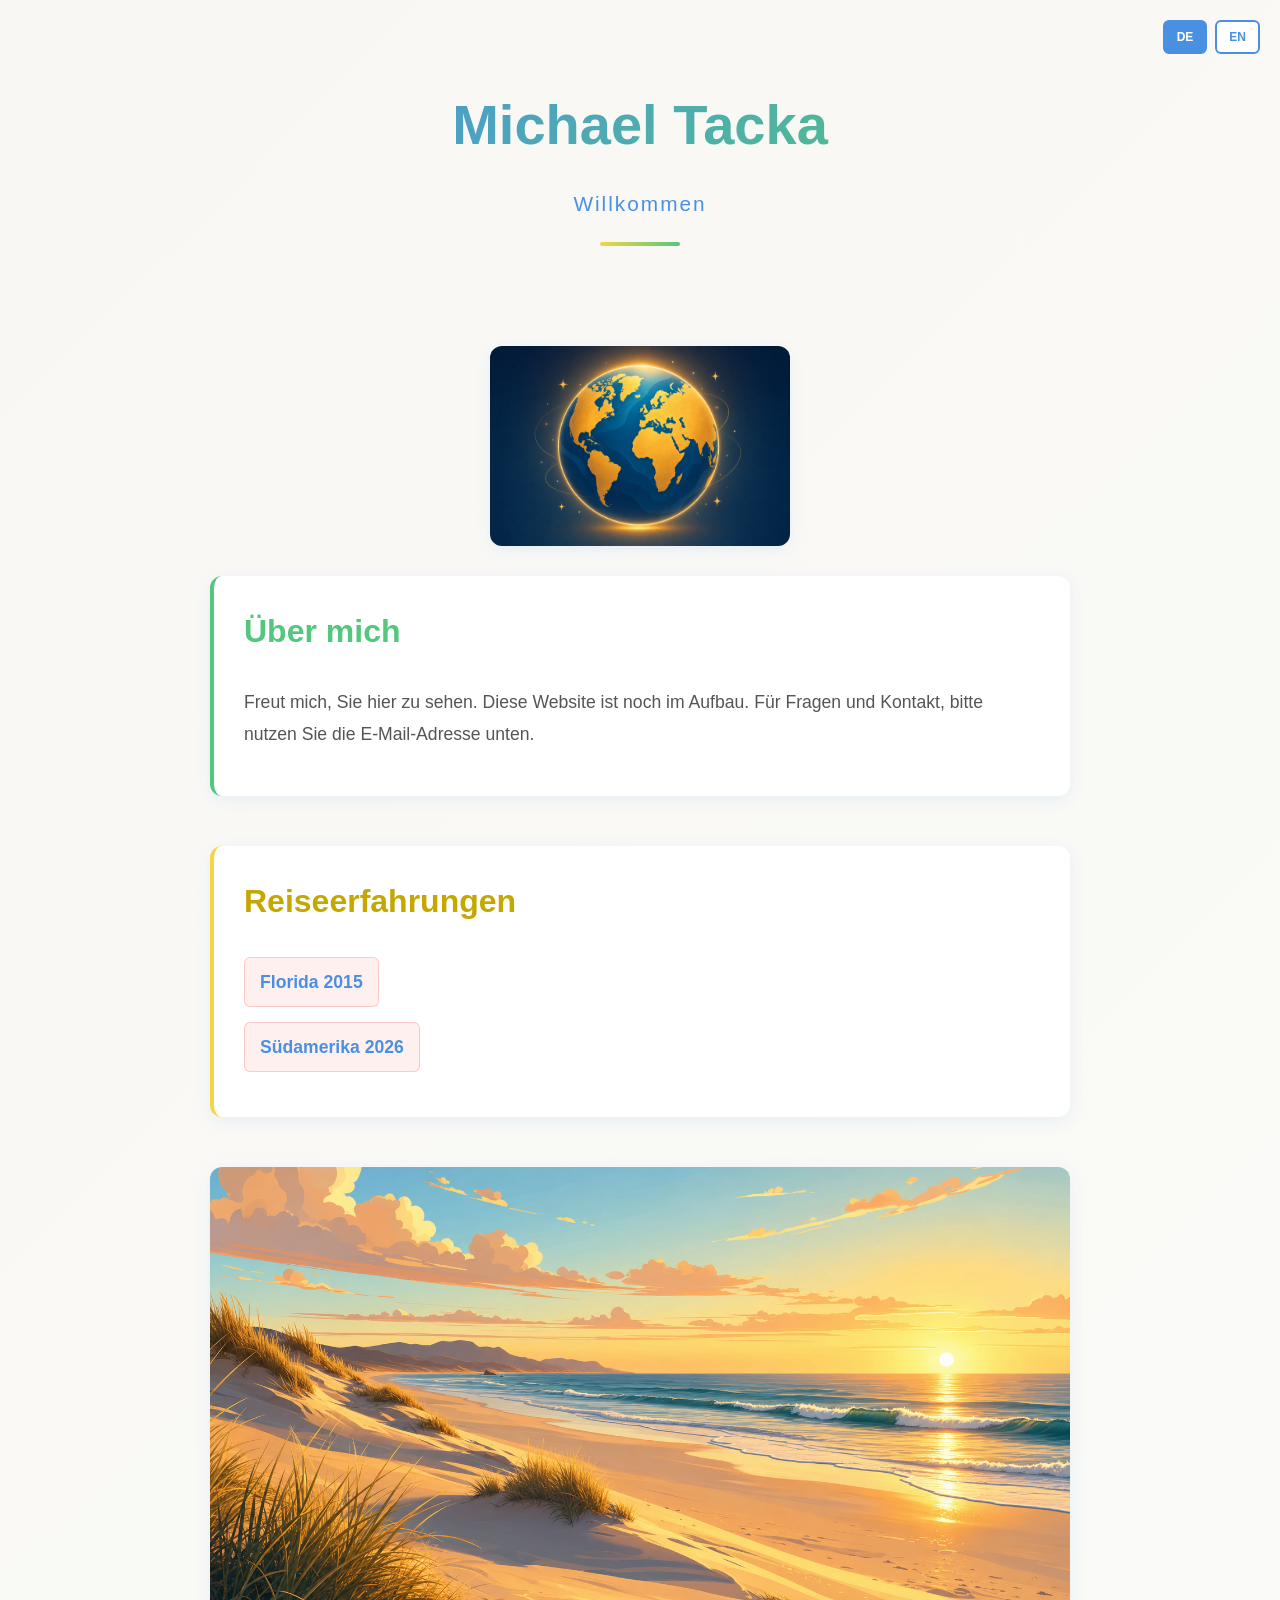
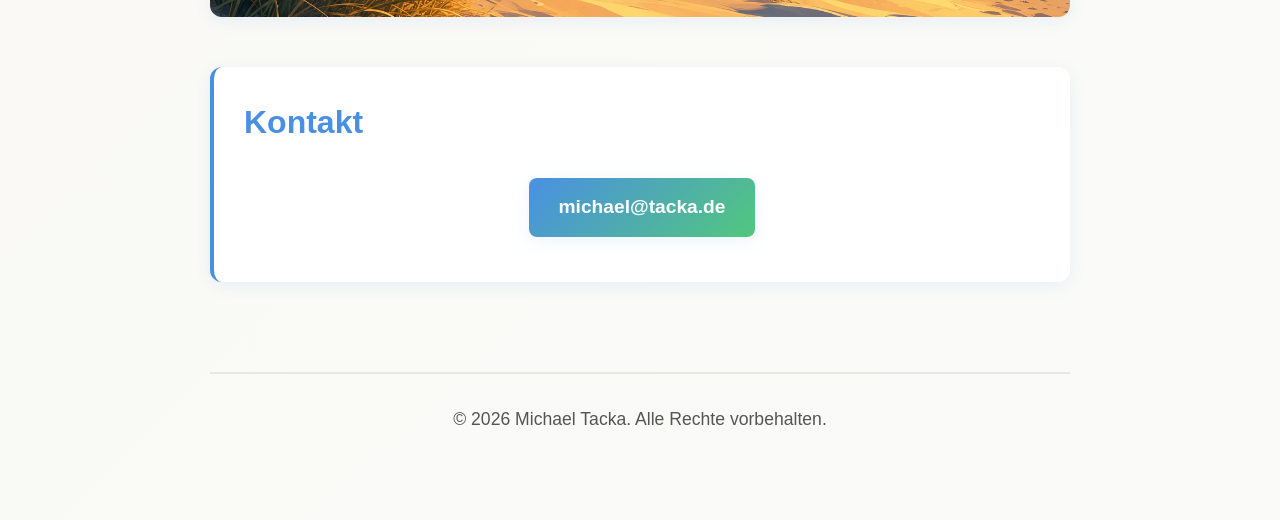
==== index.html @ 6d87ce2f "[WebUI] Füge Reiseerfahrungen Sektion und Berichte hinzu" ====
<!DOCTYPE html>
<html lang="de">
<head>
    <meta charset="UTF-8">
    <meta name="viewport" content="width=device-width, initial-scale=1.0">
    <title>Michael Tacka</title>
    <link rel="stylesheet" href="style.css">
</head>
<body>
    <div class="language-switcher">
        <button class="lang-btn active" data-lang="de">DE</button>
        <button class="lang-btn" data-lang="en">EN</button>
    </div>

    <div class="container">
        <header>
            <div class="header-content">
                <h1 data-i18n="name">Michael Tacka</h1>
                <p class="tagline" data-i18n="tagline">Willkommen</p>
            </div>
        </header>

        <main>
            <section class="gallery gallery-top">
                <div class="gallery-item">
                    <img src="globe.png" alt="World globe" class="gallery-img gallery-small">
                </div>
            </section>

            <section class="about">
                <h2 data-i18n="about-title">Über mich</h2>
                <p data-i18n="about-text">Freut mich, Sie hier zu sehen. Diese Website ist noch im Aufbau. Für Fragen und Kontakt nutzen Sie bitte die E-Mail-Adresse unten.</p>
            </section>

            <section class="travel">
                <h2 data-i18n="travel-title">Reiseerfahrungen</h2>
                <ul>
                    <li><a href="2015_florida_reiseverlauf.html">Florida 2015</a></li>
                    <li><a href="2026_Suedamerika_Reisebericht.html">Südamerika 2026</a></li>
                </ul>
            </section>

            <section class="gallery gallery-bottom">
                <div class="gallery-item">
                    <img src="beach.png" alt="Sunny beach sunset" class="gallery-img gallery-large">
                </div>
            </section>

            <section class="contact">
                <h2 data-i18n="contact-title">Kontakt</h2>
                <p>
                    <a href="mailto:michael@tacka.de" class="email-link">
                        michael@tacka.de
                    </a>
                </p>
            </section>
        </main>

        <footer>
            <p data-i18n="footer">&copy; 2026 Michael Tacka. Alle Rechte vorbehalten.</p>
        </footer>
    </div>

    <script src="script.js"></script>
</body>
</html>
---- style.css ----
* {
    margin: 0;
    padding: 0;
    box-sizing: border-box;
}

:root {
    --primary-blue: #4A90E2;
    --accent-yellow: #F5D547;
    --accent-green: #52C77D;
    --light-bg: #F9F7F4;
    --dark-text: #2C3E50;
    --white: #FFFFFF;
    --shadow: 0 4px 15px rgba(74, 144, 226, 0.1);
}

body {
    font-family: 'Segoe UI', Tahoma, Geneva, Verdana, sans-serif;
    line-height: 1.6;
    color: var(--dark-text);
    background: linear-gradient(135deg, var(--light-bg) 0%, #FAFBF8 100%);
    min-height: 100vh;
    position: relative;
}

/* Language Switcher */
.language-switcher {
    position: fixed;
    top: 20px;
    right: 20px;
    display: flex;
    gap: 8px;
    z-index: 1000;
}

.lang-btn {
    padding: 8px 12px;
    border: 2px solid var(--primary-blue);
    background: var(--white);
    color: var(--primary-blue);
    border-radius: 6px;
    cursor: pointer;
    font-weight: 600;
    font-size: 12px;
    transition: all 0.3s ease;
}

.lang-btn:hover {
    background: var(--primary-blue);
    color: var(--white);
}

.lang-btn.active {
    background: var(--primary-blue);
    color: var(--white);
}

/* Container */
.container {
    max-width: 900px;
    margin: 0 auto;
    padding: 40px 20px;
    display: flex;
    flex-direction: column;
    min-height: 100vh;
}

/* Header */
header {
    text-align: center;
    margin-bottom: 60px;
    padding: 40px 0;
    position: relative;
}

.header-content h1 {
    font-size: 3.5rem;
    margin-bottom: 15px;
    background: linear-gradient(135deg, var(--primary-blue), var(--accent-green));
    -webkit-background-clip: text;
    -webkit-text-fill-color: transparent;
    background-clip: text;
    font-weight: 700;
}

.tagline {
    font-size: 1.3rem;
    color: var(--primary-blue);
    font-weight: 300;
    letter-spacing: 2px;
}

/* Accent line under header */
header::after {
    content: '';
    display: block;
    width: 80px;
    height: 4px;
    background: linear-gradient(90deg, var(--accent-yellow), var(--accent-green));
    margin: 20px auto 0;
    border-radius: 2px;
}

/* Main Content */
main {
    flex: 1;
}

/* Gallery Section */
.gallery {
    padding: 0;
    background: transparent;
    box-shadow: none;
    border-left: none;
}

.gallery-top {
    margin-bottom: 30px;
}

.gallery-bottom {
    margin-bottom: 50px;
    margin-top: 30px;
}

.gallery-item {
    border-radius: 12px;
    overflow: hidden;
    box-shadow: var(--shadow);
    transition: transform 0.3s ease, box-shadow 0.3s ease;
}

.gallery-item:hover {
    transform: translateY(-5px);
    box-shadow: 0 12px 28px rgba(74, 144, 226, 0.15);
}

.gallery-img {
    width: 100%;
    object-fit: cover;
    display: block;
}

.gallery-top .gallery-img {
    object-fit: contain;
    background: transparent;
}

.gallery-top .gallery-item {
    max-width: 300px;
    margin: 0 auto;
}

.gallery-small {
    height: auto;
    width: 100%;
}

.gallery-large {
    height: 50vh;
}

@media (max-width: 768px) {
    .gallery-small {
        height: 200px;
    }
    
    .gallery-large {
        height: 350px;
    }
}

section {
    margin-bottom: 50px;
    padding: 30px;
    background: var(--white);
    border-radius: 12px;
    box-shadow: var(--shadow);
    border-left: 4px solid var(--primary-blue);
}

section:nth-child(2) {
    border-left-color: var(--accent-green);
}

section:nth-child(3) {
    border-left-color: var(--accent-yellow);
}

section:nth-child(4) {
    border-left-color: #FF6B6B;
}

h2 {
    font-size: 2rem;
    color: var(--primary-blue);
    margin-bottom: 20px;
    position: relative;
    padding-bottom: 10px;
}

section:nth-child(2) h2 {
    color: var(--accent-green);
}

section:nth-child(3) h2 {
    color: var(--accent-yellow);
    color: #C4A800;
}

section:nth-child(4) h2 {
    color: #FF6B6B;
}

p {
    font-size: 1.1rem;
    line-height: 1.8;
    color: #555;
    margin-bottom: 15px;
}

/* Contact Section */
.contact p {
    text-align: center;
    font-size: 1.2rem;
}

.email-link {
    display: inline-block;
    color: var(--white);
    background: linear-gradient(135deg, var(--primary-blue), var(--accent-green));
    padding: 12px 30px;
    border-radius: 8px;
    text-decoration: none;
    font-weight: 600;
    transition: all 0.3s ease;
    box-shadow: var(--shadow);
}

.email-link:hover {
    transform: translateY(-3px);
    box-shadow: 0 8px 20px rgba(74, 144, 226, 0.2);
}

/* Travel Section */
.travel {
    border-left-color: #FF6B6B;
}

.travel h2 {
    color: #FF6B6B;
}

.travel ul {
    list-style: none;
    padding-left: 0;
}

.travel li {
    margin-bottom: 15px;
    font-size: 1.1rem;
}

.travel a {
    color: var(--primary-blue);
    text-decoration: none;
    font-weight: 600;
    padding: 10px 15px;
    border-radius: 6px;
    transition: all 0.3s ease;
    display: inline-block;
    background: rgba(255, 107, 107, 0.1);
    border: 1px solid rgba(255, 107, 107, 0.3);
}

.travel a:hover {
    background: rgba(255, 107, 107, 0.2);
    transform: translateY(-2px);
    box-shadow: 0 4px 12px rgba(255, 107, 107, 0.2);
}

/* Footer */
footer {
    text-align: center;
    padding: 30px 0;
    border-top: 2px solid #E8E6E1;
    margin-top: 40px;
    color: #999;
    font-size: 0.95rem;
}

/* Responsive */
@media (max-width: 768px) {
    .header-content h1 {
        font-size: 2.5rem;
    }

    .tagline {
        font-size: 1.1rem;
    }

    section {
        padding: 20px;
    }

    h2 {
        font-size: 1.5rem;
    }

    .language-switcher {
        top: 10px;
        right: 10px;
    }
}

/* Animation */
@keyframes fadeIn {
    from {
        opacity: 0;
        transform: translateY(10px);
    }
    to {
        opacity: 1;
        transform: translateY(0);
    }
}

section, header {
    animation: fadeIn 0.6s ease forwards;
}

section:nth-child(2) {
    animation-delay: 0.1s;
}

section:nth-child(3) {
    animation-delay: 0.2s;
}
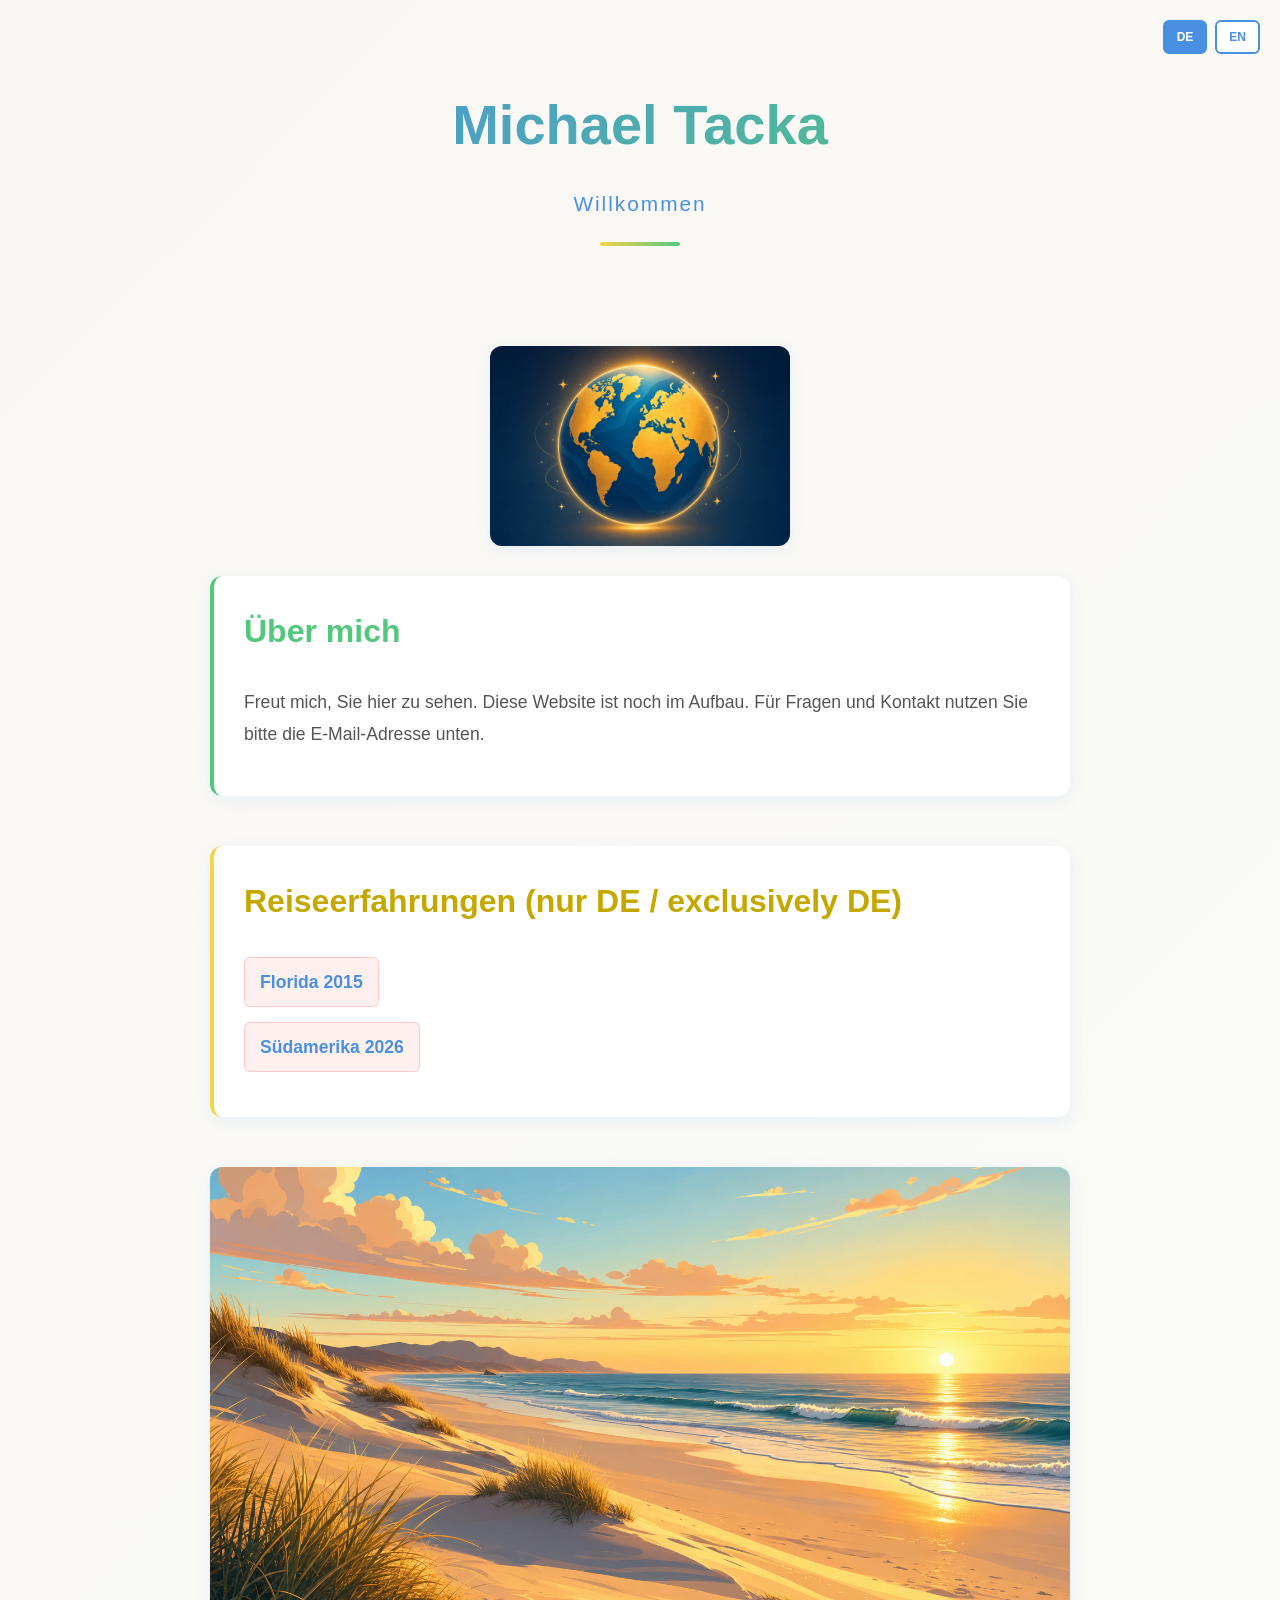
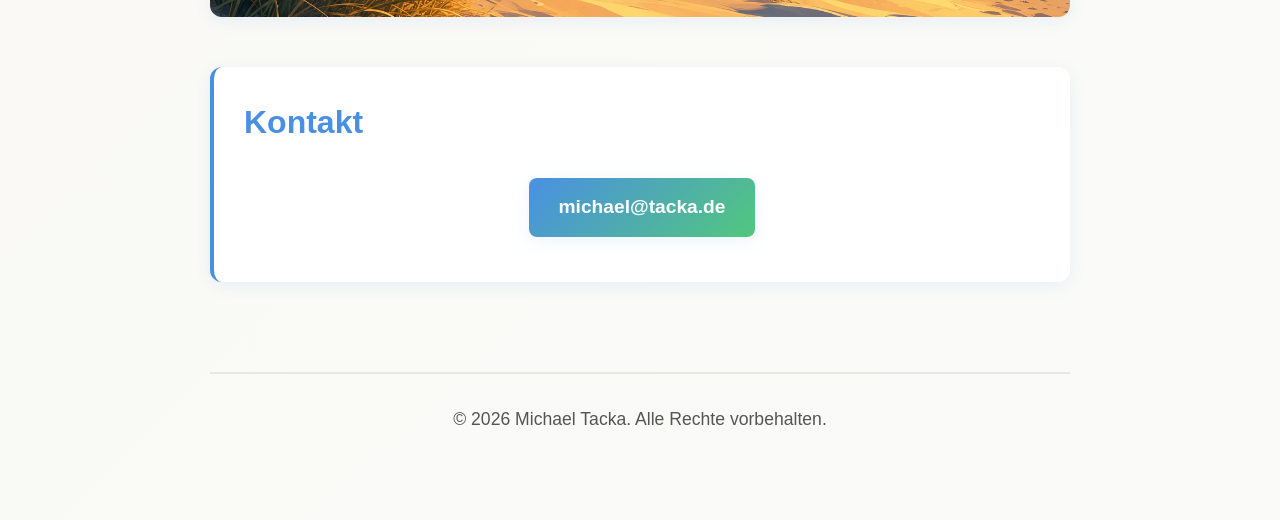
==== commit dfe1d7cb: "[WebUI] Manuelle Updates an index.html und Südamerika-Bericht" ====
--- a/index.html
+++ b/index.html
@@ -33,7 +33,7 @@
             </section>
 
             <section class="travel">
-                <h2 data-i18n="travel-title">Reiseerfahrungen</h2>
+                <h2 data-i18n="travel-title">Reiseerfahrungen (nur DE / exclusively DE)</h2>
                 <ul>
                     <li><a href="2015_florida_reiseverlauf.html">Florida 2015</a></li>
                     <li><a href="2026_Suedamerika_Reisebericht.html">Südamerika 2026</a></li>
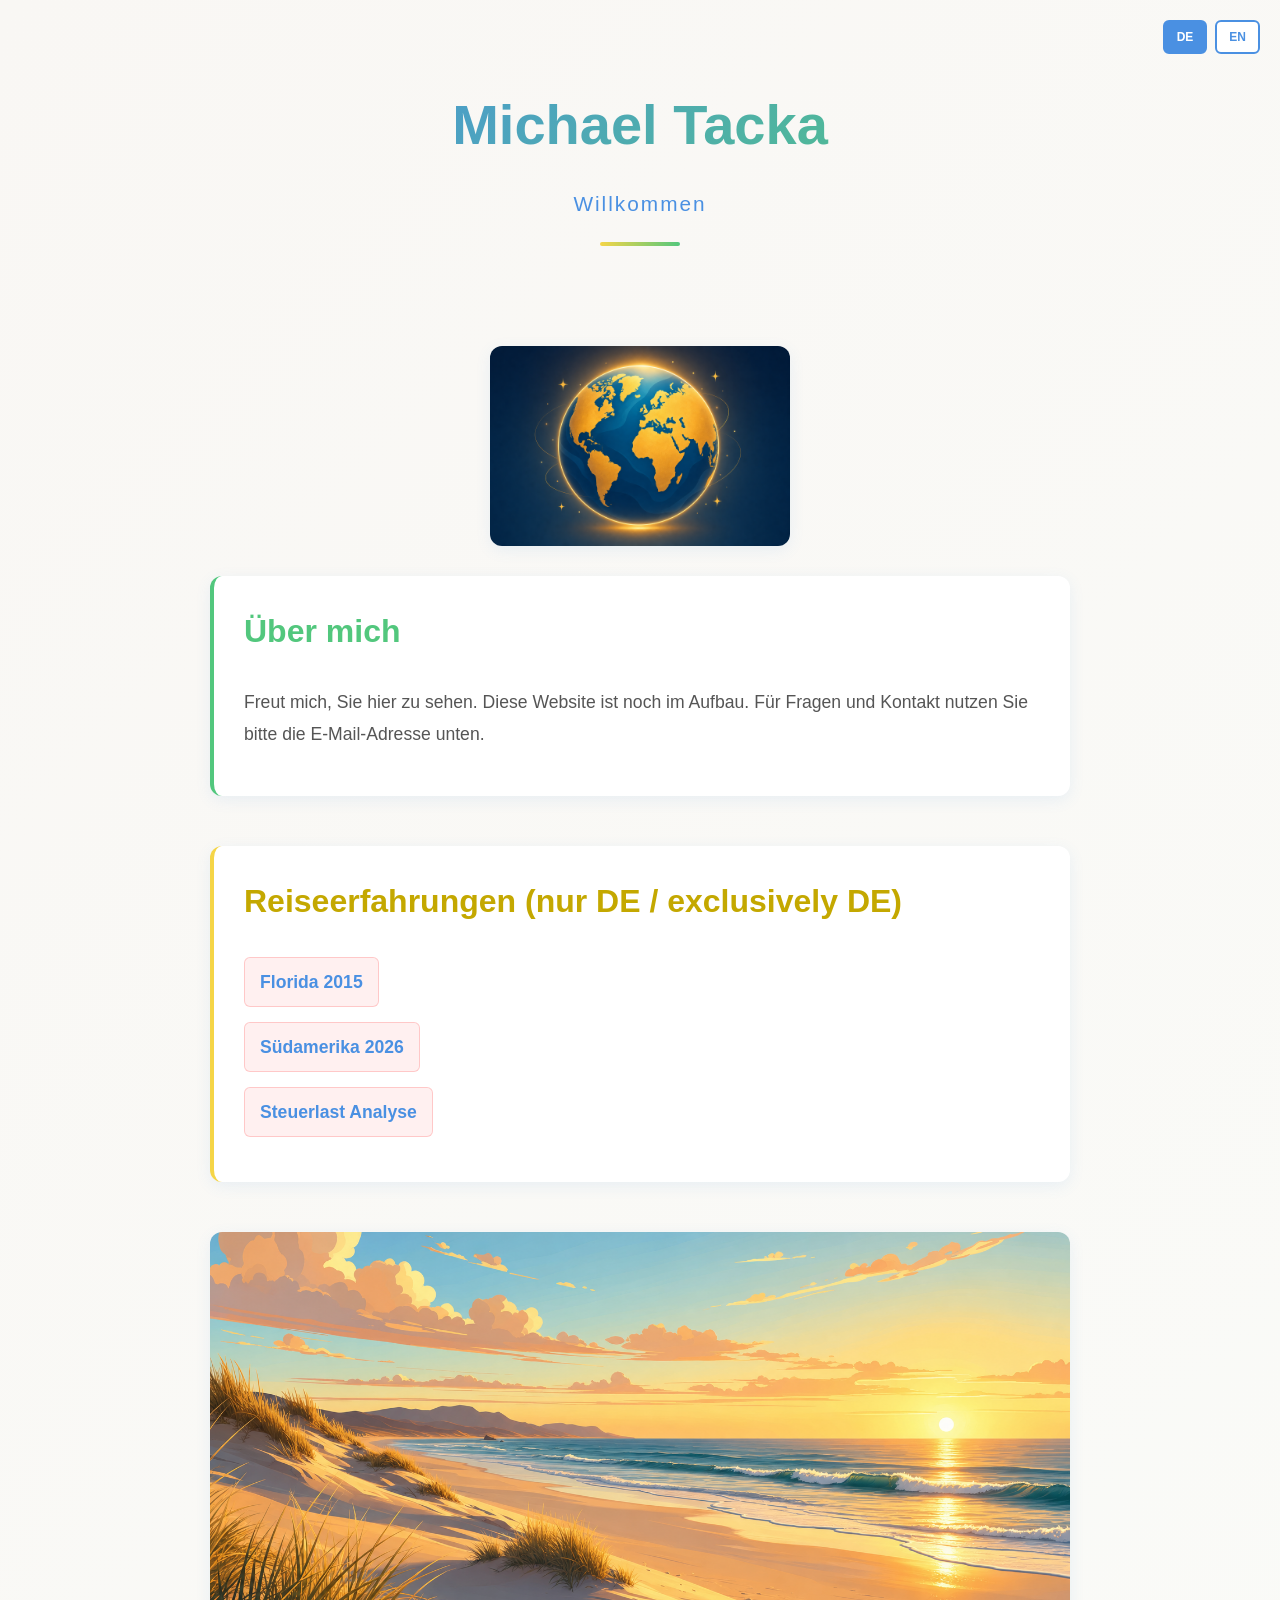
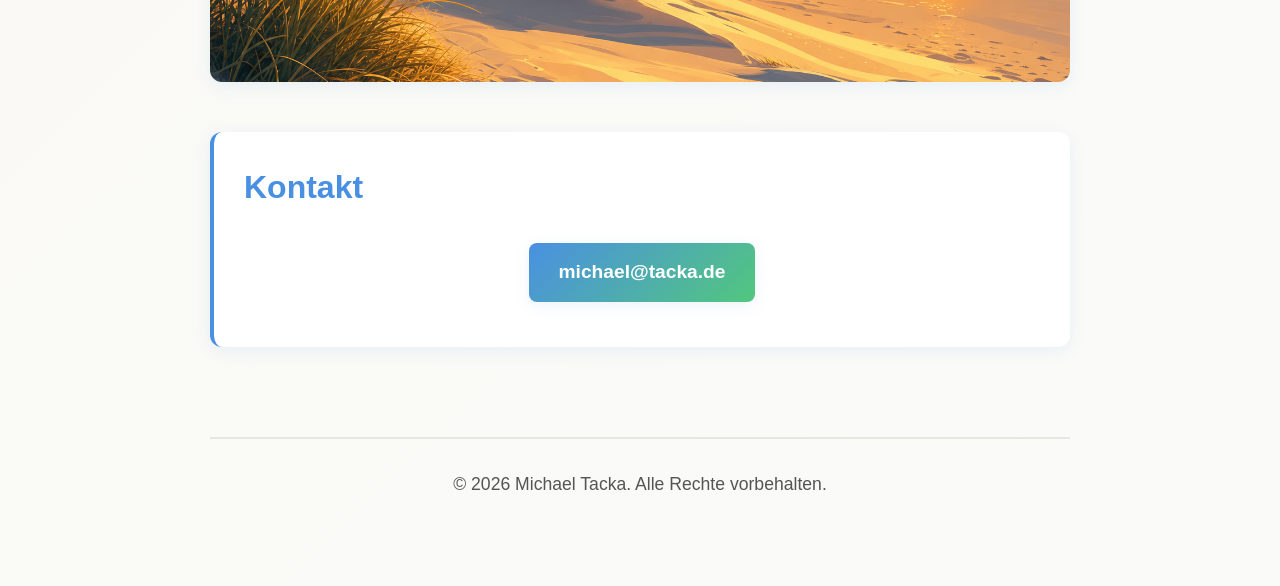
==== commit b1d4d062: "Add Steuerlast Analyse page and link to index" ====
--- a/index.html
+++ b/index.html
@@ -37,6 +37,7 @@
                 <ul>
                     <li><a href="2015_florida_reiseverlauf.html">Florida 2015</a></li>
                     <li><a href="2026_Suedamerika_Reisebericht.html">Südamerika 2026</a></li>
+                    <li><a href="steuerlast.html">Steuerlast Analyse</a></li>
                 </ul>
             </section>
 
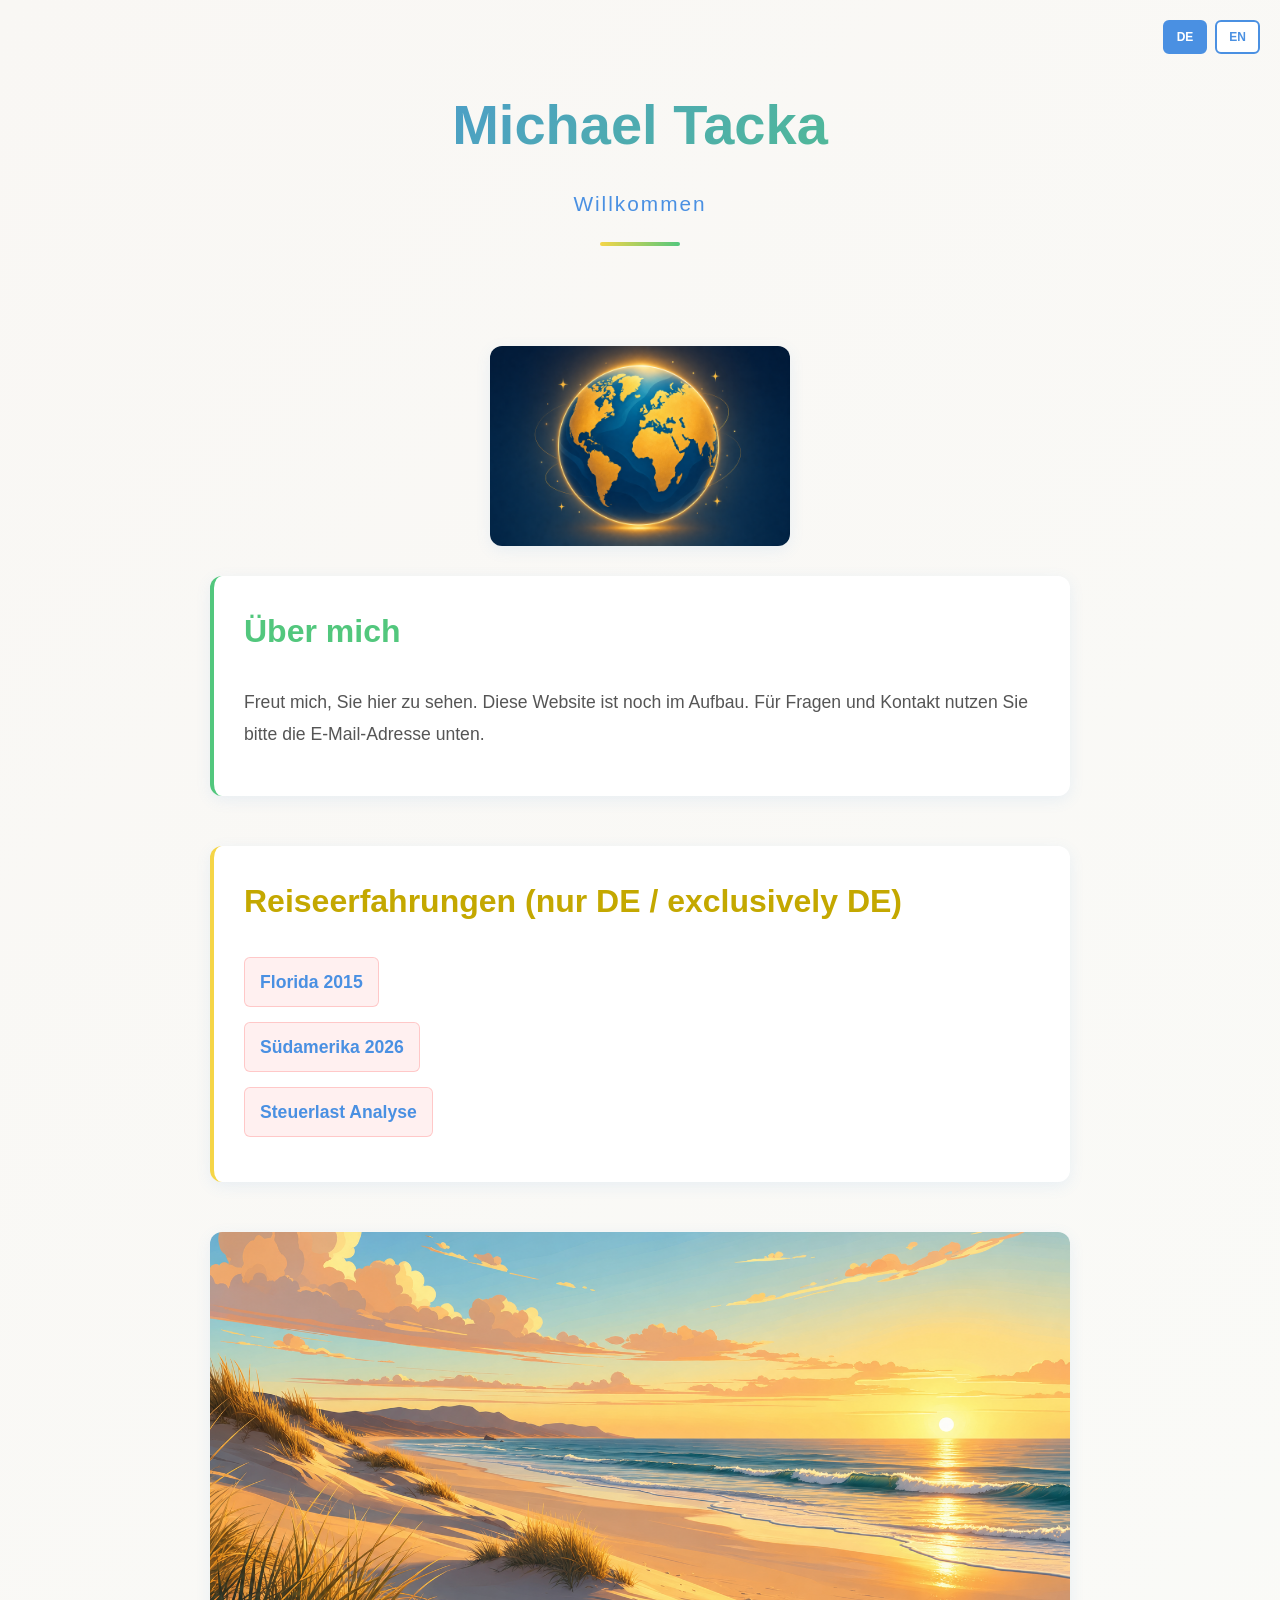
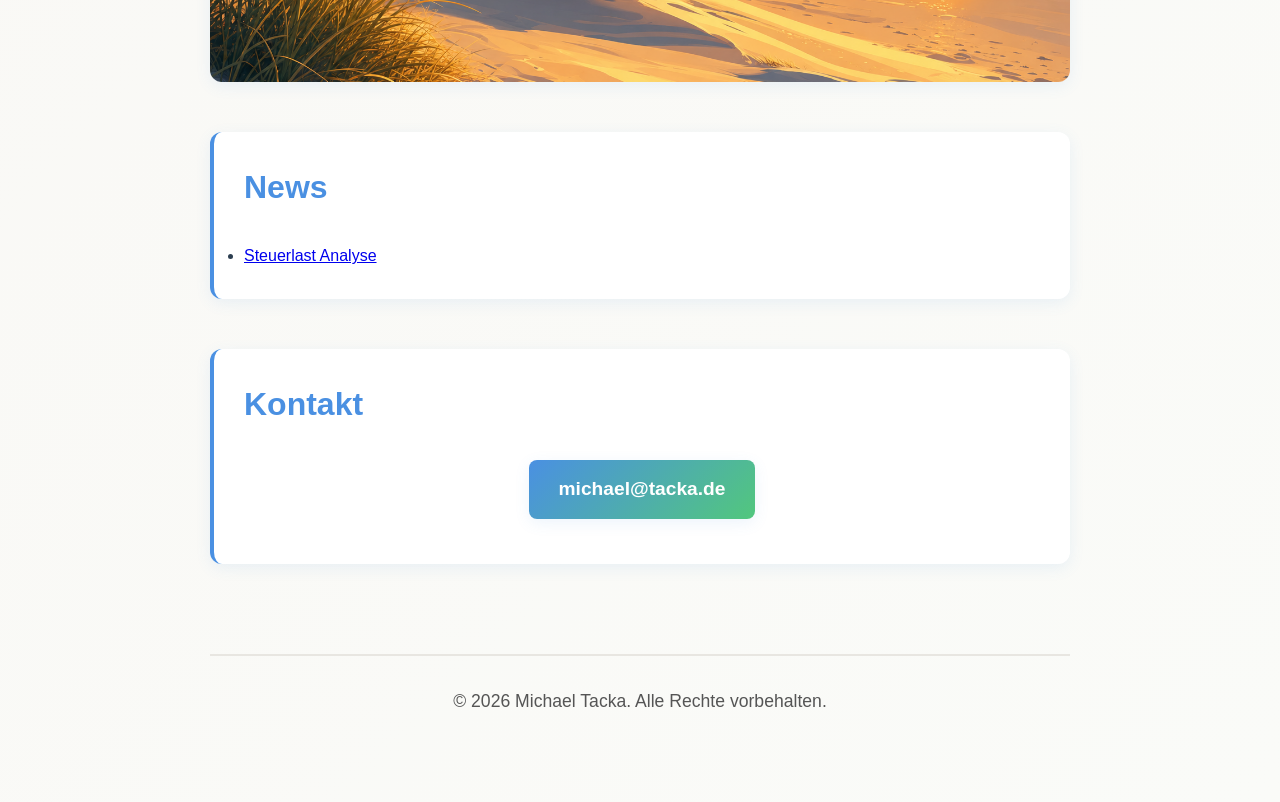
==== commit 03c407e5: "News section: rename 'Steuerlast' to 'News', move position, delete image, add heading" ====
--- a/index.html
+++ b/index.html
@@ -47,6 +47,13 @@
                 </div>
             </section>
 
+            <section class="news">
+                <h2 data-i18n="news-title">News</h2>
+                <ul>
+                    <li><a href="news.html">Steuerlast Analyse</a></li>
+                </ul>
+            </section>
+
             <section class="contact">
                 <h2 data-i18n="contact-title">Kontakt</h2>
                 <p>
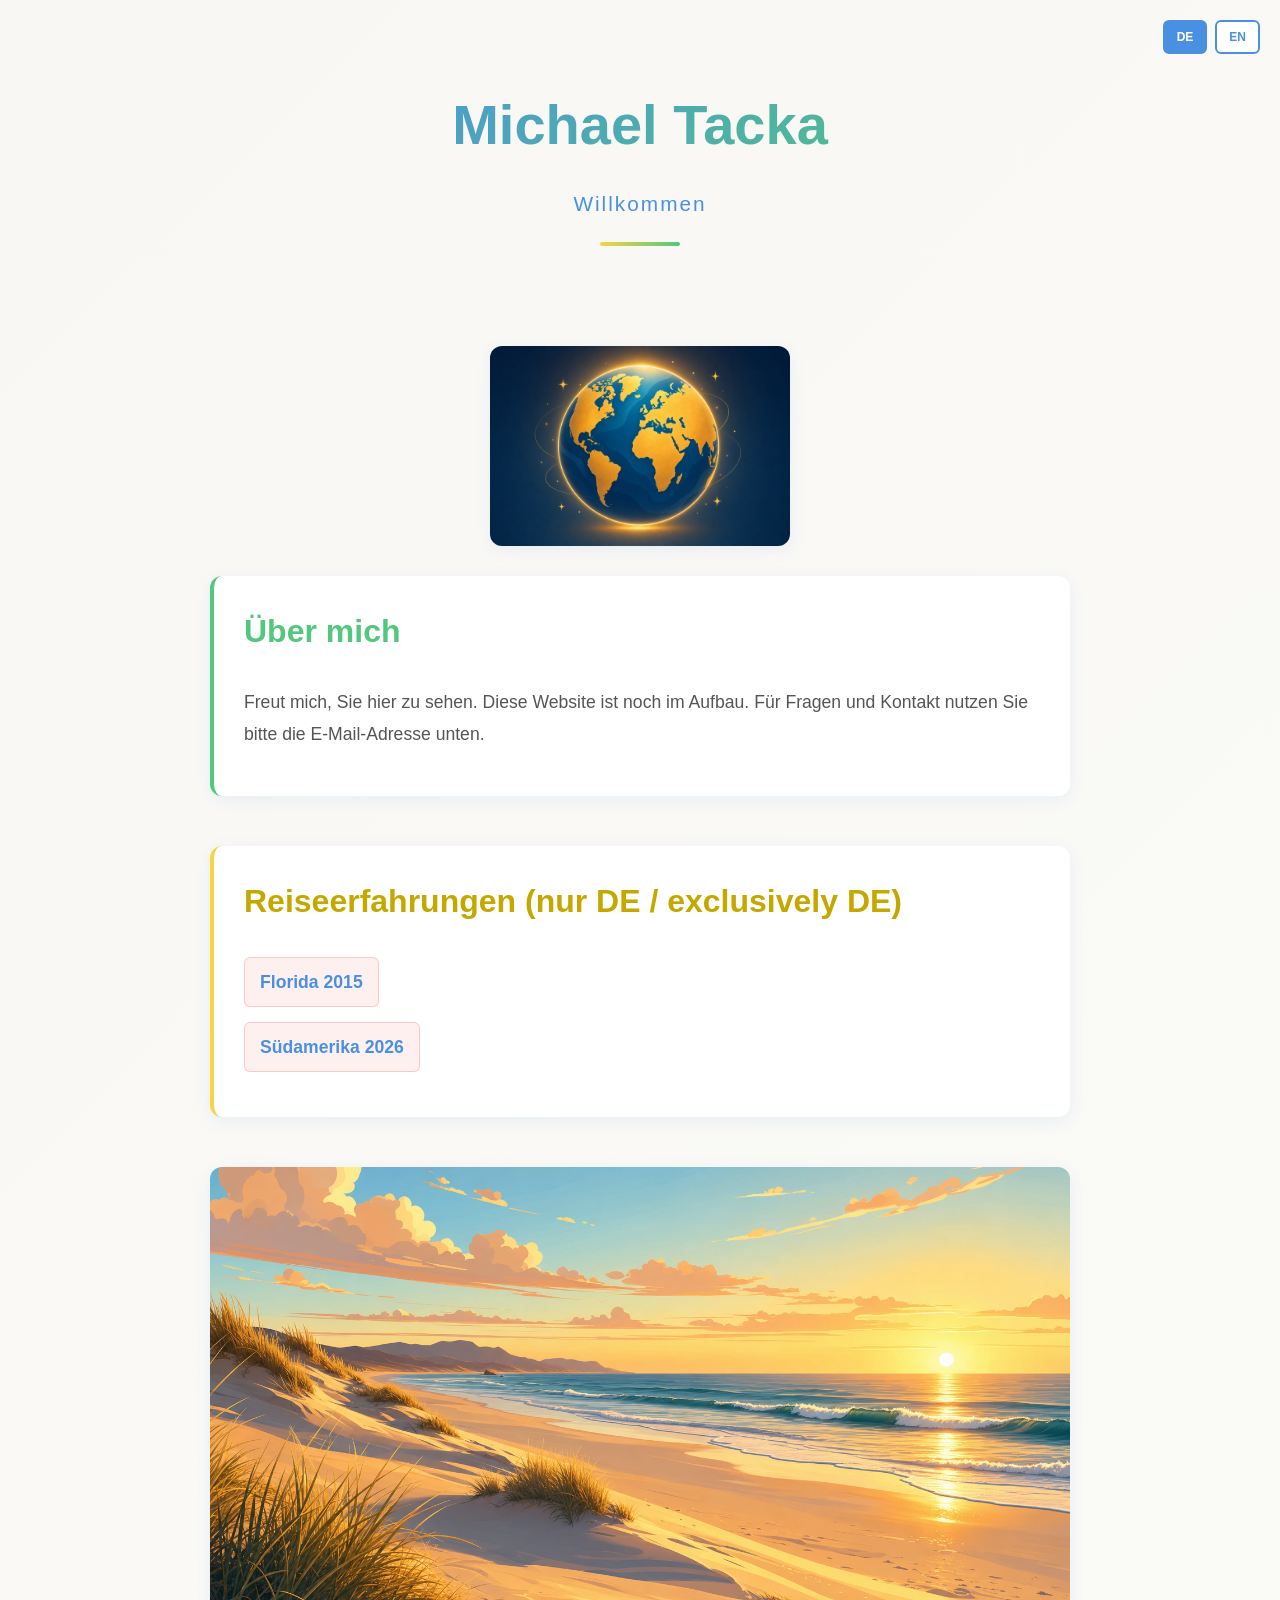
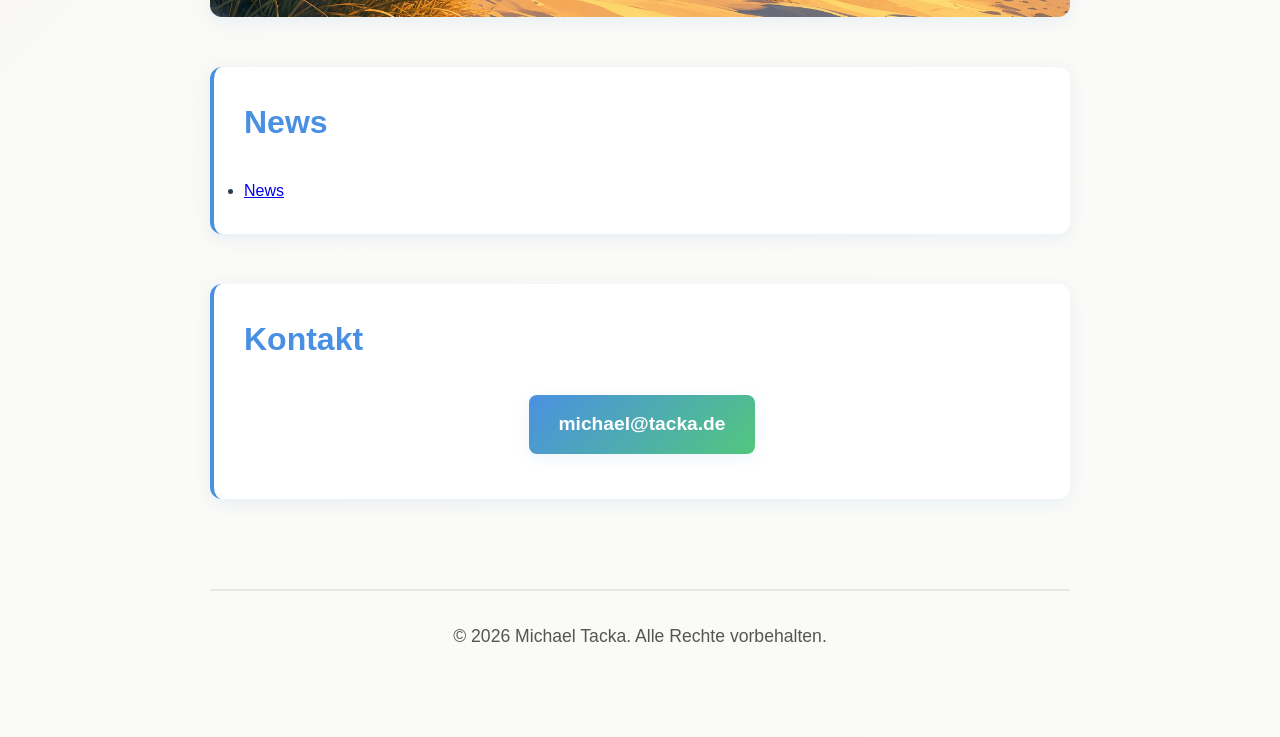
==== commit dbeb057d: "Fehlerkorrekturen an der Website" ====
--- a/index.html
+++ b/index.html
@@ -36,8 +36,7 @@
                 <h2 data-i18n="travel-title">Reiseerfahrungen (nur DE / exclusively DE)</h2>
                 <ul>
                     <li><a href="2015_florida_reiseverlauf.html">Florida 2015</a></li>
-                    <li><a href="2026_Suedamerika_Reisebericht.html">Südamerika 2026</a></li>
-                    <li><a href="steuerlast.html">Steuerlast Analyse</a></li>
+                    <li><a href="2026_Suedamerika_Reisebericht.html">Südamerika 2026</a></li>                    
                 </ul>
             </section>
 
@@ -50,7 +49,7 @@
             <section class="news">
                 <h2 data-i18n="news-title">News</h2>
                 <ul>
-                    <li><a href="news.html">Steuerlast Analyse</a></li>
+                    <li><a href="news.html">News</a></li>
                 </ul>
             </section>
 
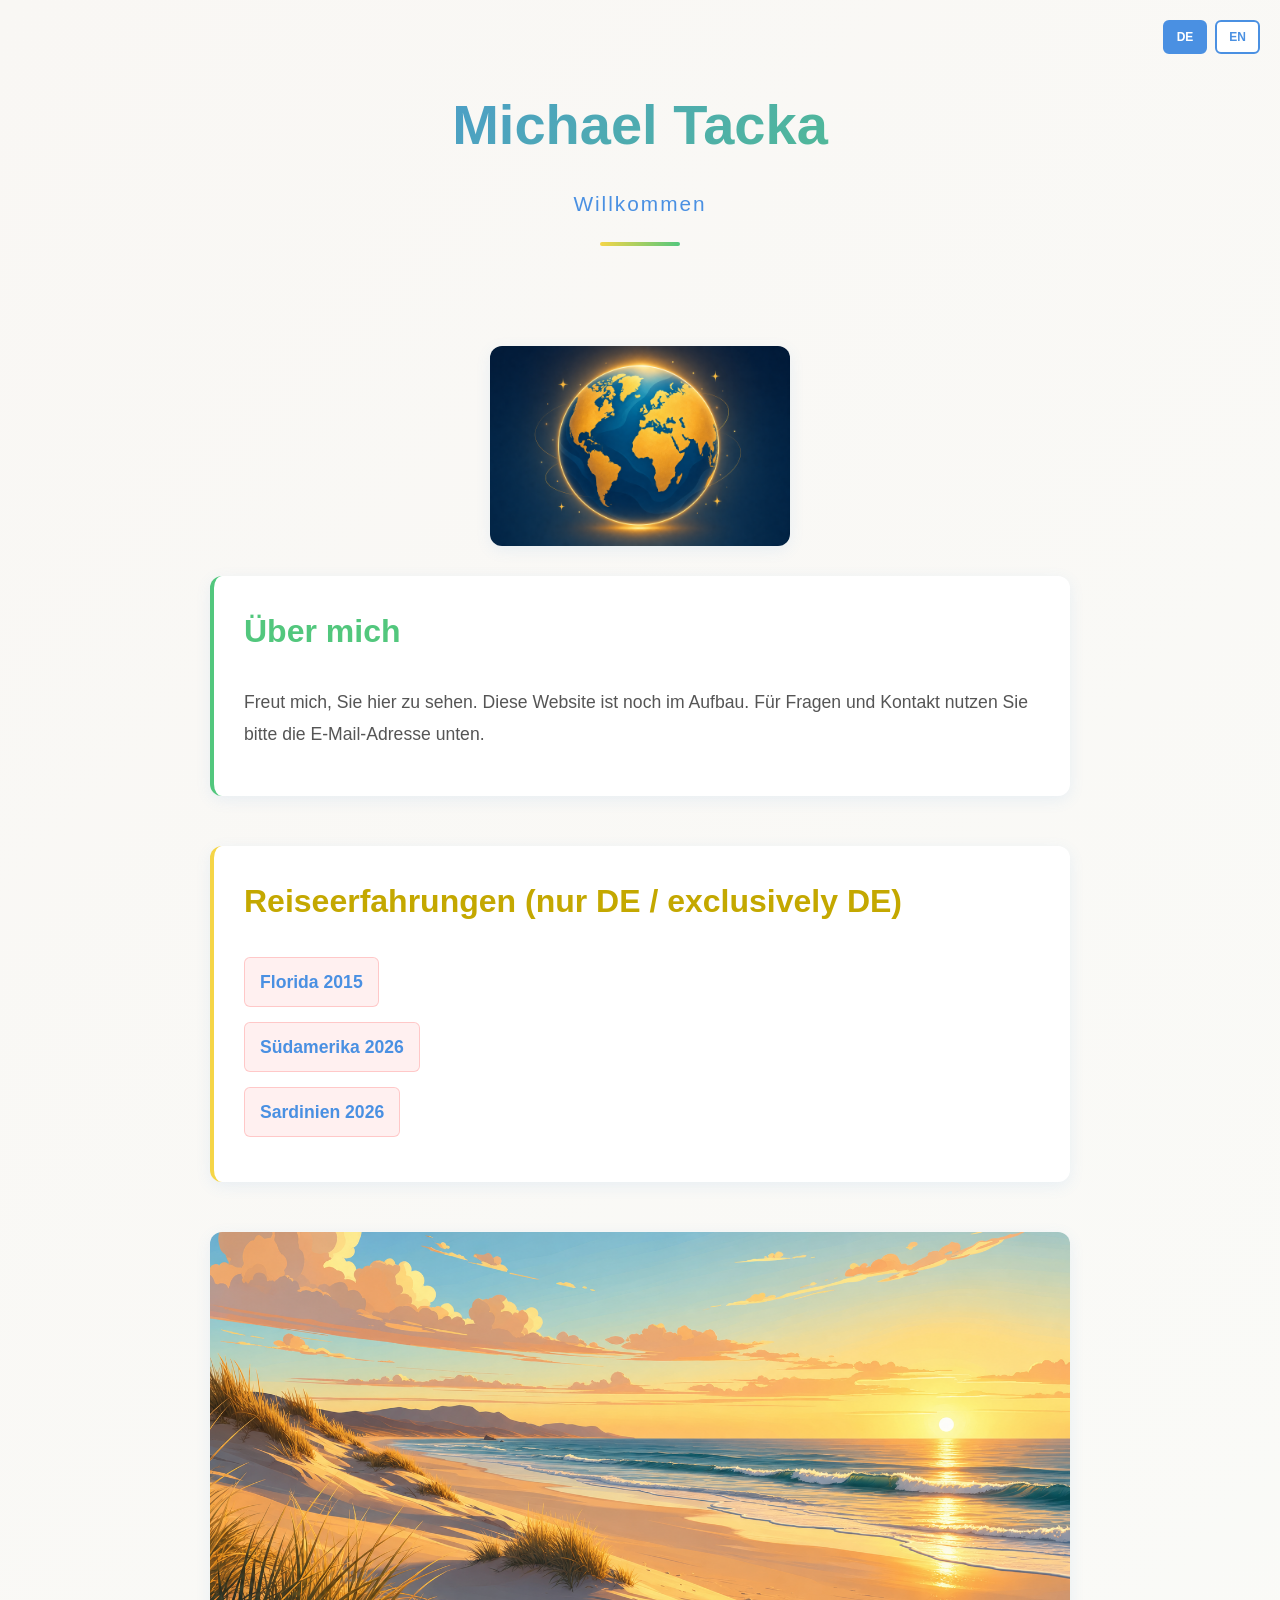
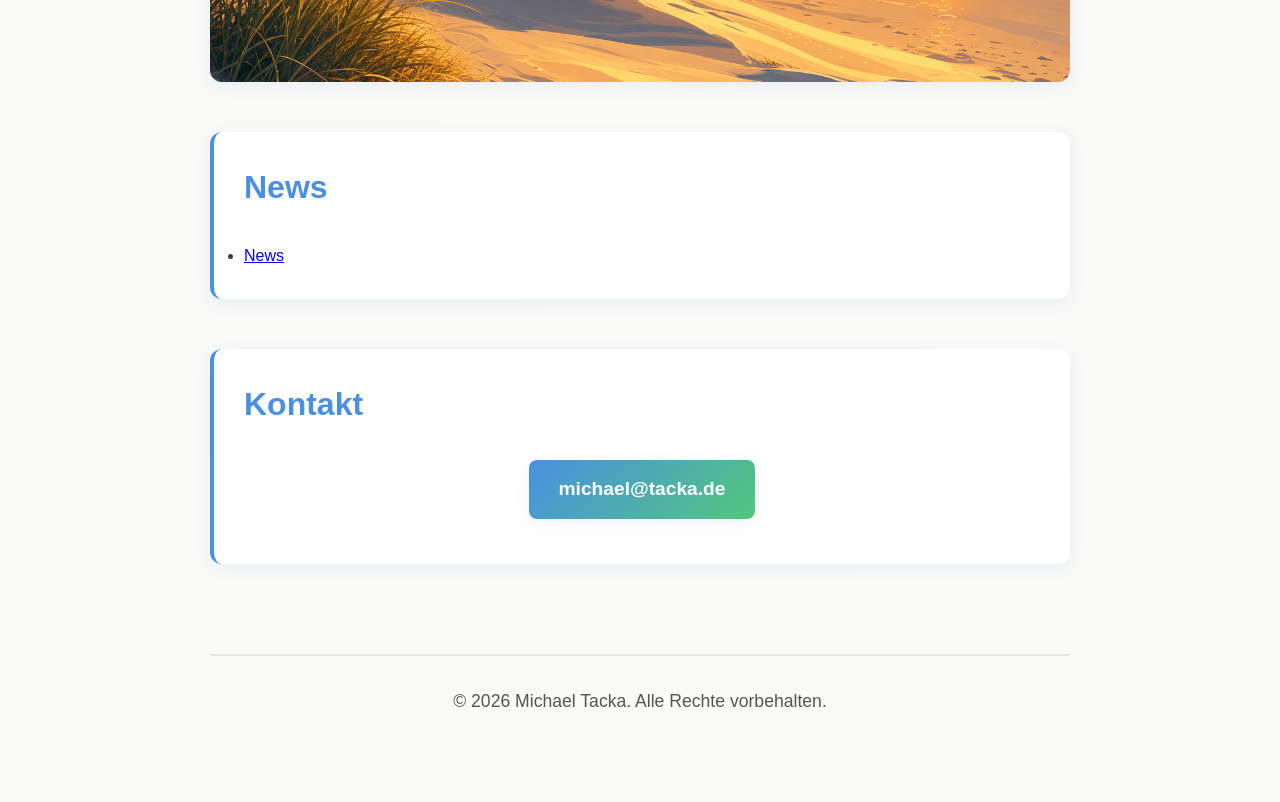
==== commit 5478e022: "Add Sardinia 2026 travel report" ====
--- a/index.html
+++ b/index.html
@@ -37,6 +37,7 @@
                 <ul>
                     <li><a href="2015_florida_reiseverlauf.html">Florida 2015</a></li>
                     <li><a href="2026_Suedamerika_Reisebericht.html">Südamerika 2026</a></li>                    
+                    <li><a href="2026_Sardinien_Reiseverlauf.html">Sardinien 2026</a></li>                    
                 </ul>
             </section>
 
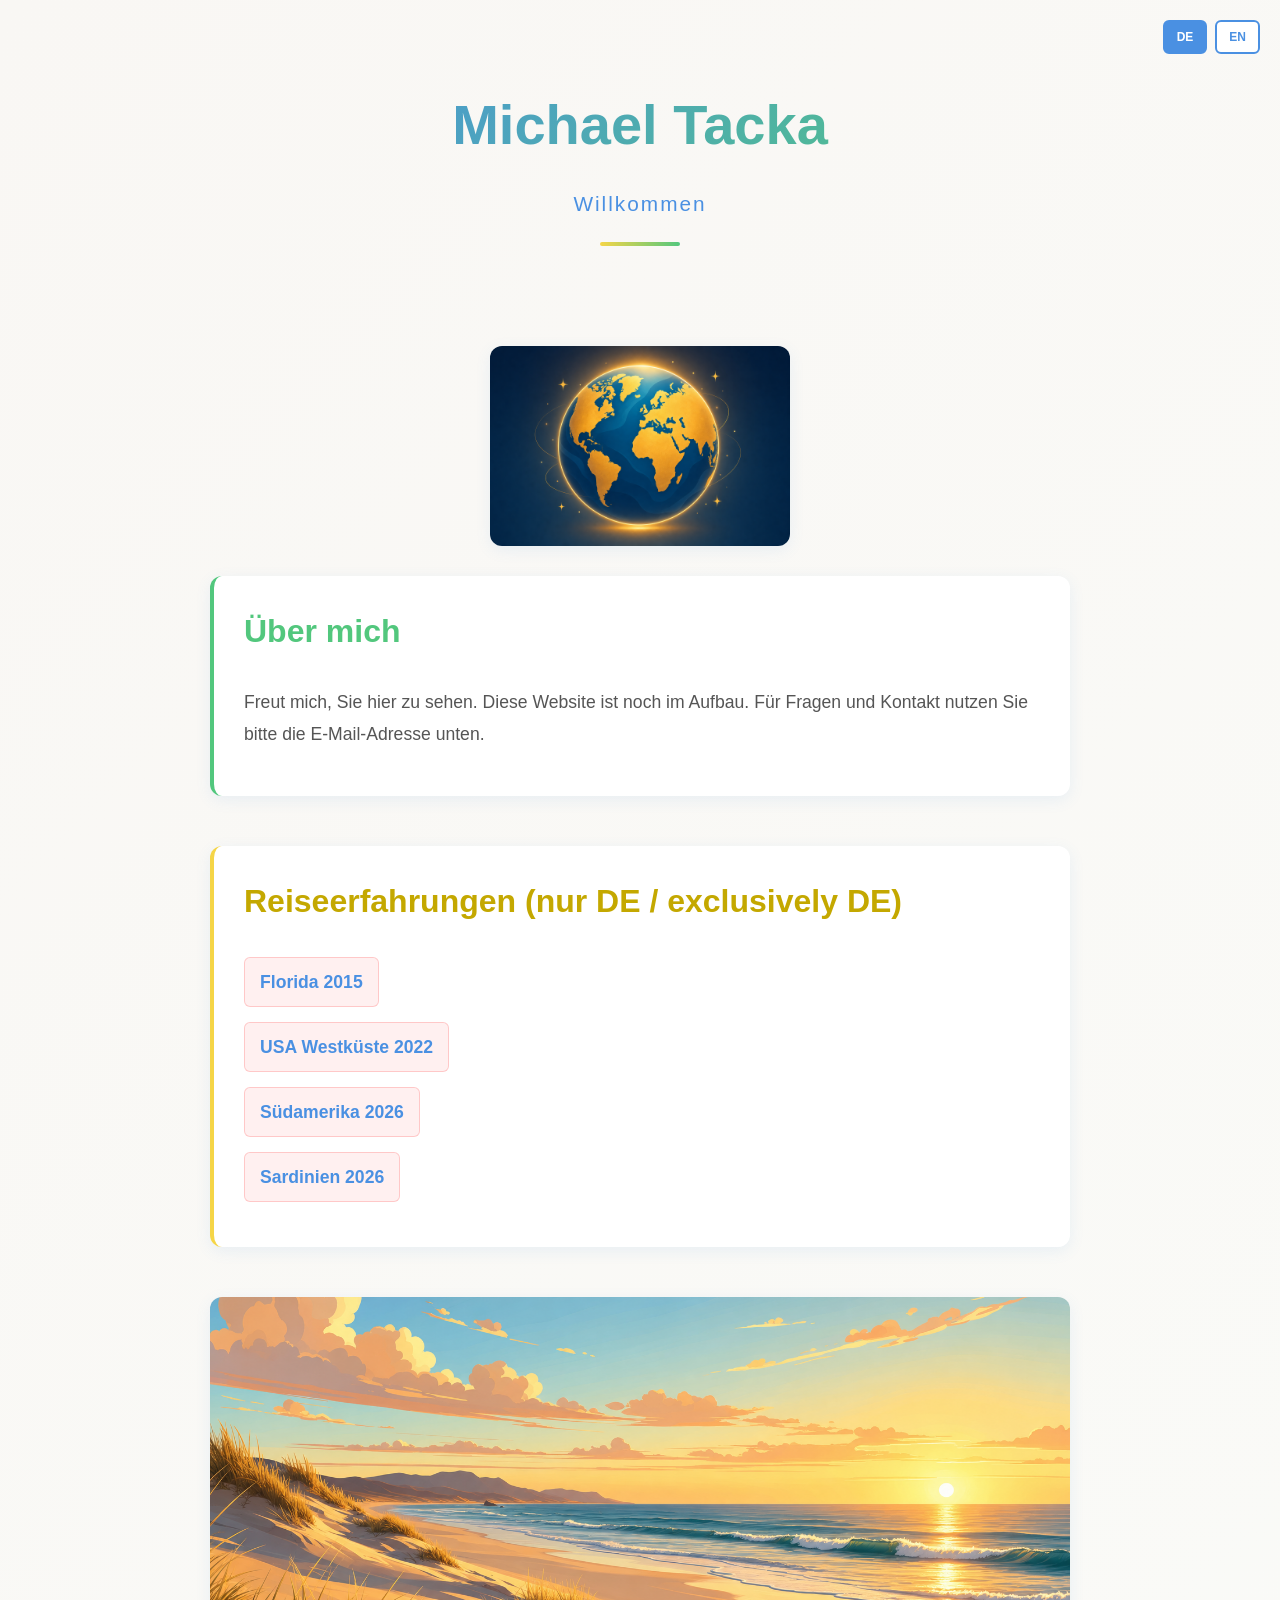
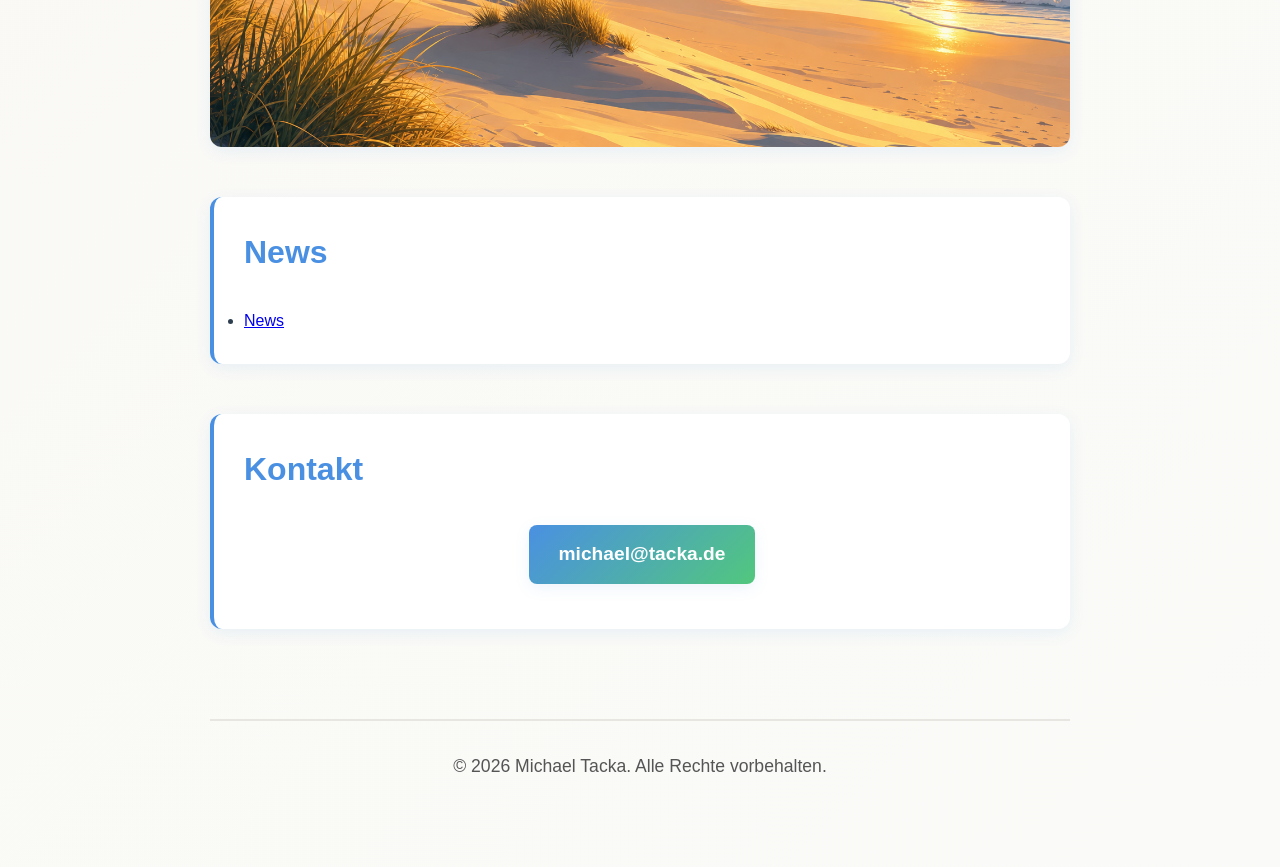
==== commit 1cbc7ed2: "Add 2022 USA West Coast travel report" ====
--- a/index.html
+++ b/index.html
@@ -36,6 +36,7 @@
                 <h2 data-i18n="travel-title">Reiseerfahrungen (nur DE / exclusively DE)</h2>
                 <ul>
                     <li><a href="2015_florida_reiseverlauf.html">Florida 2015</a></li>
+                    <li><a href="2022_USA-Westkueste_Reiseverlauf.html">USA Westküste 2022</a></li>
                     <li><a href="2026_Suedamerika_Reisebericht.html">Südamerika 2026</a></li>                    
                     <li><a href="2026_Sardinien_Reiseverlauf.html">Sardinien 2026</a></li>                    
                 </ul>
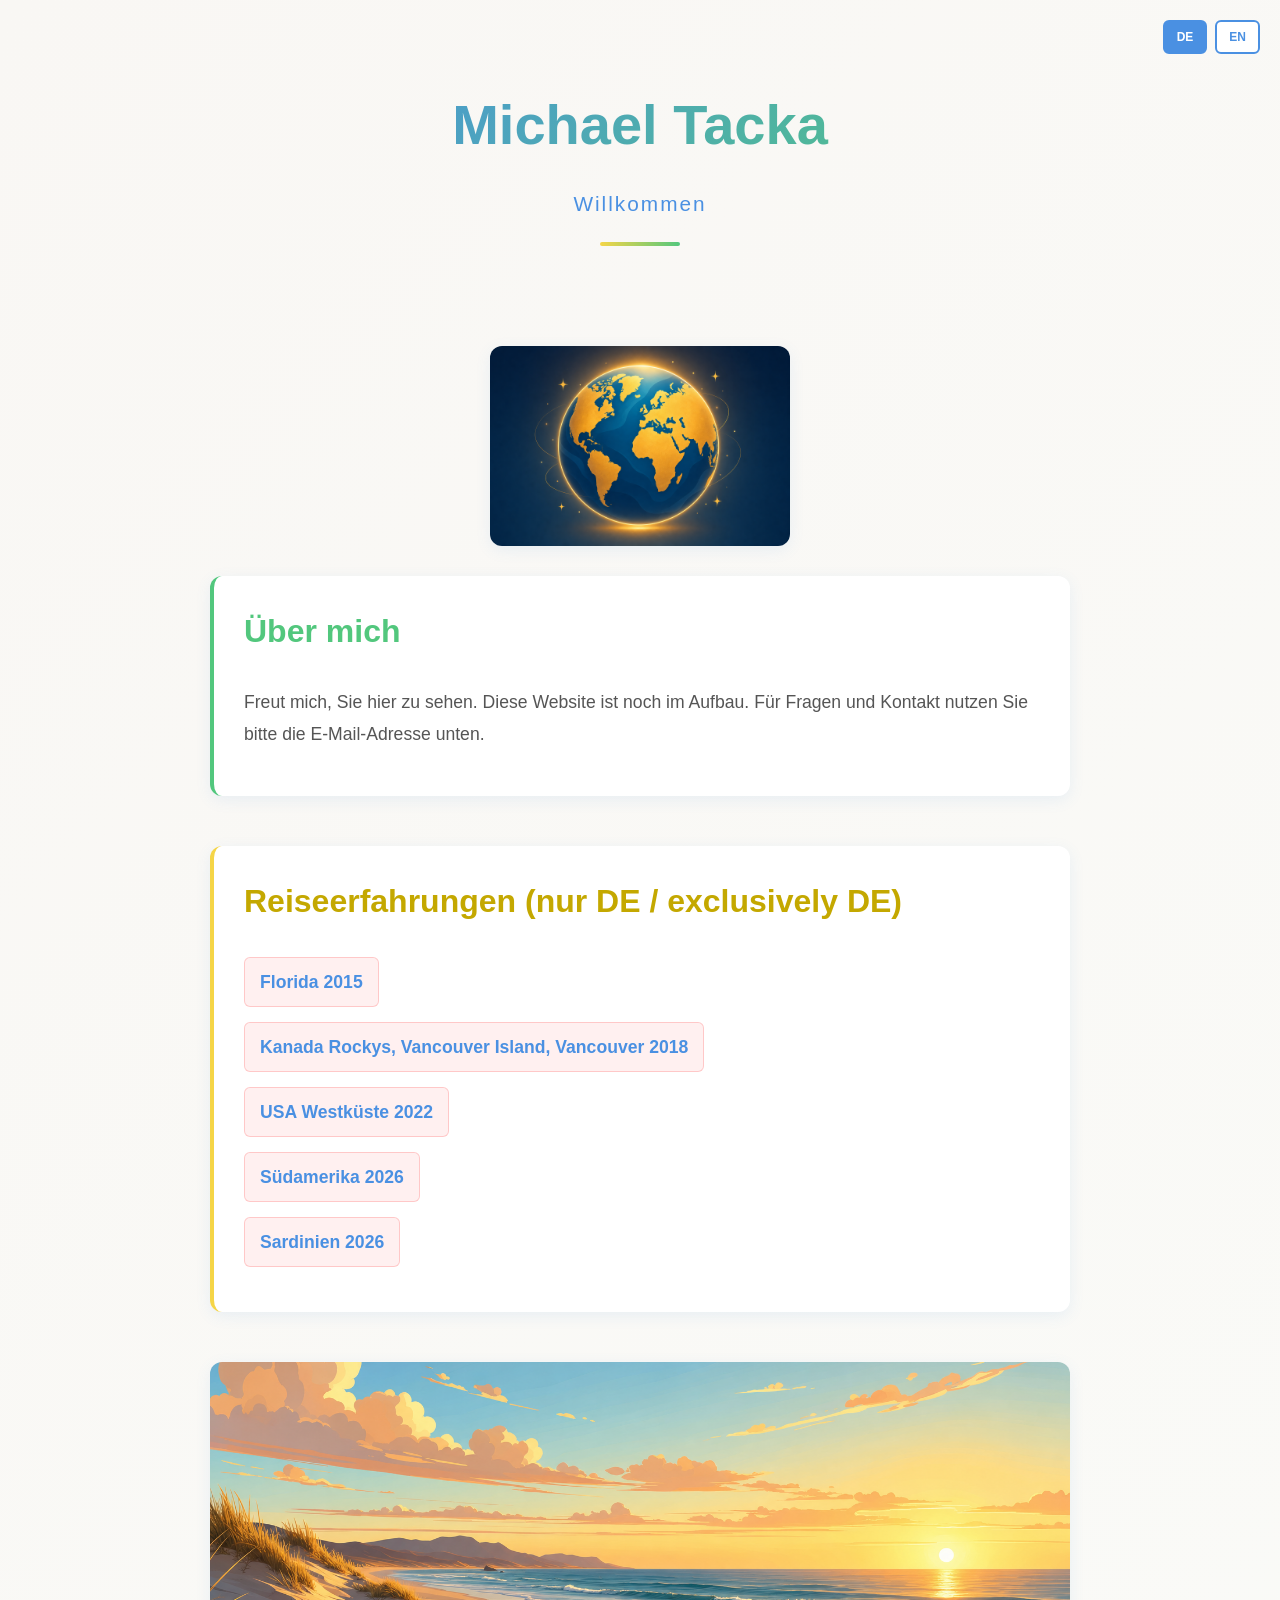
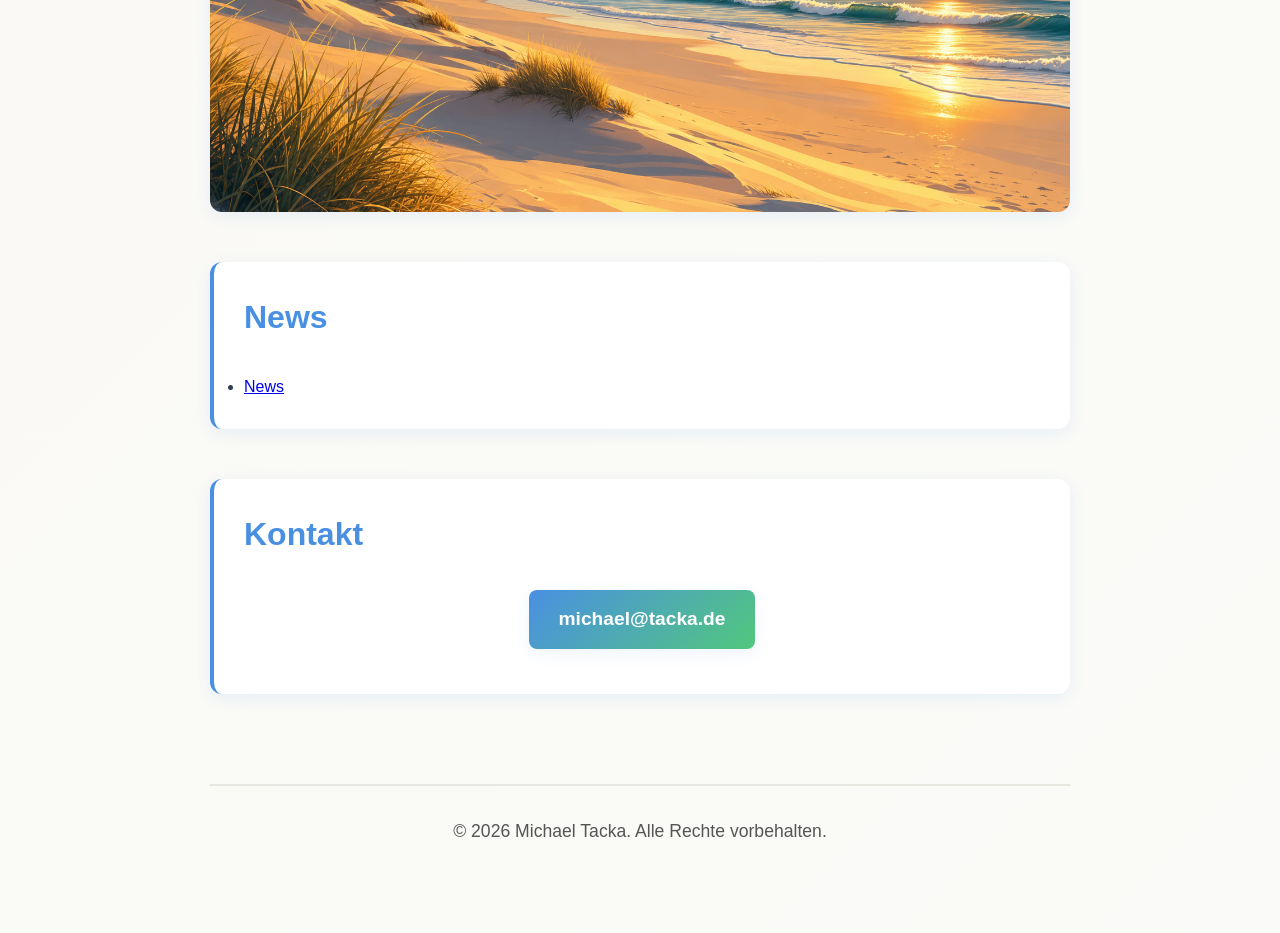
==== commit 4019c9e7: "Reise-Update" ====
--- a/index.html
+++ b/index.html
@@ -36,6 +36,7 @@
                 <h2 data-i18n="travel-title">Reiseerfahrungen (nur DE / exclusively DE)</h2>
                 <ul>
                     <li><a href="2015_florida_reiseverlauf.html">Florida 2015</a></li>
+                    <li><a href="2018_Reiseverlauf_Kanada.html">Kanada Rockys, Vancouver Island, Vancouver 2018</a></li>
                     <li><a href="2022_USA-Westkueste_Reiseverlauf.html">USA Westküste 2022</a></li>
                     <li><a href="2026_Suedamerika_Reisebericht.html">Südamerika 2026</a></li>                    
                     <li><a href="2026_Sardinien_Reiseverlauf.html">Sardinien 2026</a></li>                    
@@ -62,8 +63,8 @@
                         michael@tacka.de
                     </a>
                 </p>
-            </section>
-        </main>
+            
+</main>
 
         <footer>
             <p data-i18n="footer">&copy; 2026 Michael Tacka. Alle Rechte vorbehalten.</p>
